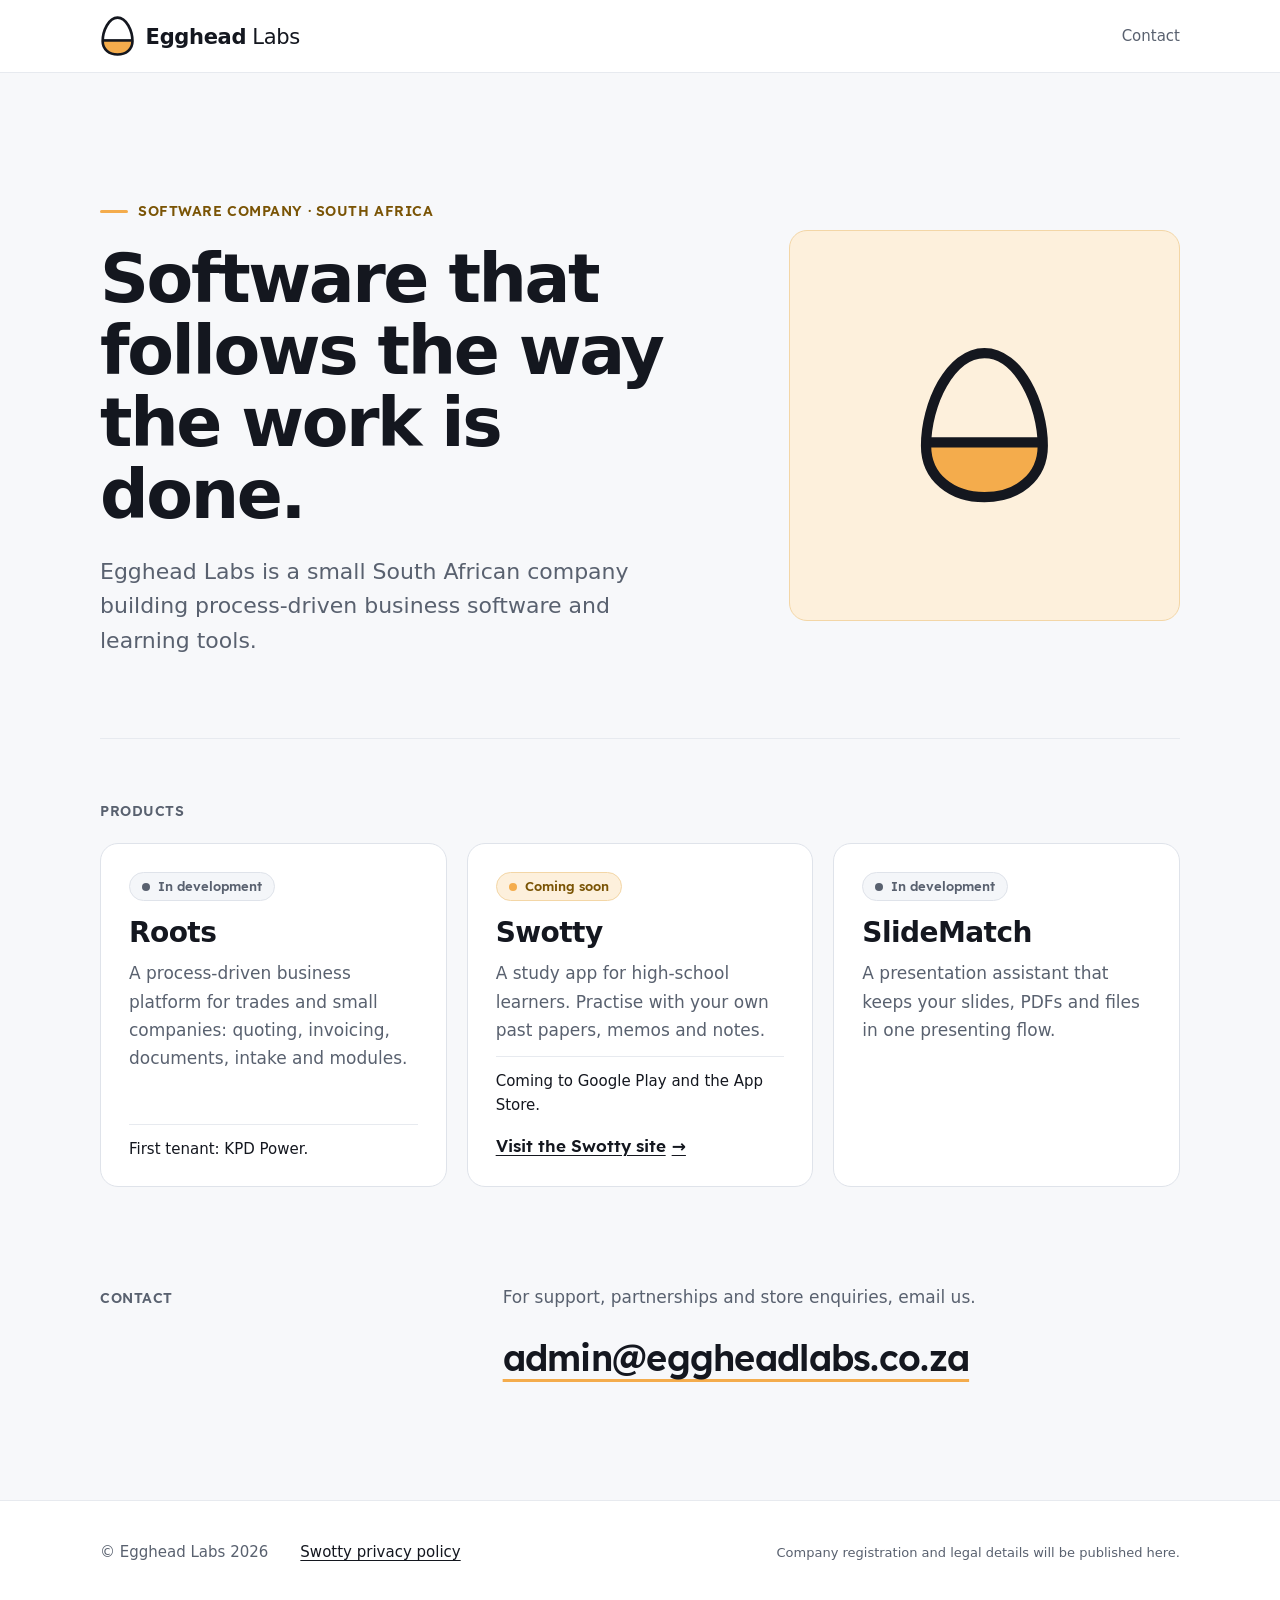
==== index.html @ f0f43533 "Egghead Labs company site r1: Lexend, egg wordmark, three products, contact Co-Authored-By: Claude O" ====
<!doctype html>
<html lang="en-ZA"><head><meta charset="utf-8"><meta name="viewport" content="width=device-width, initial-scale=1">
<title>Egghead Labs | Software company, South Africa</title>
<meta name="description" content="Egghead Labs is a small South African software company building process-driven business software and learning tools: Roots, Swotty and SlideMatch.">
<meta name="theme-color" content="#14171F">
<link rel="icon" type="image/svg+xml" href="assets/mark.svg">
<link rel="preload" href="assets/fonts/Lexend-Regular.ttf" as="font" type="font/ttf" crossorigin>
<link rel="stylesheet" href="style.css"></head><body>
<a class="skip-link" href="#content">Skip to content</a>
<header class="site-header"><div class="wrap header-inner">
<a class="wordmark" href="./" aria-label="Egghead Labs home"><svg viewBox="0 0 228 48" width="190" height="40" aria-hidden="true" focusable="false"><use href="#mark"/><text x="52" y="33" font-family="Lexend, system-ui, sans-serif" font-size="24" font-weight="700" letter-spacing="-.4" fill="currentColor">Egghead<tspan font-weight="400" dx="7">Labs</tspan></text></svg></a>
<a class="header-link" href="#contact">Contact</a>
</div></header>
<svg width="0" height="0" style="position:absolute" aria-hidden="true"><defs><clipPath id="egg"><path d="M20 3C30 3 37 18 37 30c0 9.4-7.6 15-17 15S3 39.4 3 30C3 18 10 3 20 3z"/></clipPath><g id="mark"><rect x="0" y="29" width="40" height="20" fill="#F4AC4C" clip-path="url(#egg)"/><path d="M20 3C30 3 37 18 37 30c0 9.4-7.6 15-17 15S3 39.4 3 30C3 18 10 3 20 3z" fill="none" stroke="currentColor" stroke-width="3"/><path d="M4 29h32" stroke="currentColor" stroke-width="3"/></g></defs></svg>
<main id="content" tabindex="-1">
<section class="wrap hero" aria-labelledby="hero-title"><div class="hero-copy">
<p class="eyebrow">Software company · South Africa</p>
<h1 id="hero-title">Software that follows the way the work is done.</h1>
<p class="hero-sub">Egghead Labs is a small South African company building process-driven business software and learning tools.</p>
</div><div class="hero-mark" aria-hidden="true"><svg viewBox="-6 -4 52 56" width="240" height="258" focusable="false"><use href="#mark"/></svg></div></section>
<section class="wrap products" aria-labelledby="products-title">
<h2 id="products-title">Products</h2>
<ul class="product-list">
<li class="product"><p class="status"><span class="dot" aria-hidden="true"></span>In development</p><h3>Roots</h3><p>A process-driven business platform for trades and small companies: quoting, invoicing, documents, intake and modules.</p><p class="note">First tenant: KPD Power.</p></li>
<li class="product product-live"><p class="status status-soon"><span class="dot" aria-hidden="true"></span>Coming soon</p><h3>Swotty</h3><p>A study app for high-school learners. Practise with your own past papers, memos and notes.</p><p class="note">Coming to Google Play and the App Store.</p><a class="text-link" href="https://egghead-labs-za.github.io/swotty-site/">Visit the Swotty site</a></li>
<li class="product"><p class="status"><span class="dot" aria-hidden="true"></span>In development</p><h3>SlideMatch</h3><p>A presentation assistant that keeps your slides, PDFs and files in one presenting flow.</p></li>
</ul>
</section>
<section class="wrap contact" id="contact" aria-labelledby="contact-title">
<h2 id="contact-title">Contact</h2>
<p>For support, partnerships and store enquiries, email us.</p>
<a class="email" href="mailto:admin@eggheadlabs.co.za">admin@eggheadlabs.co.za</a>
</section>
</main>
<footer class="site-footer"><div class="wrap footer-inner">
<p>© Egghead Labs 2026</p>
<nav aria-label="Footer"><a href="https://egghead-labs-za.github.io/swotty-site/privacy.html">Swotty privacy policy</a></nav>
<p class="legal">Company registration and legal details will be published here.</p>
</div></footer>
</body></html>
---- style.css ----
/* Egghead Labs company site. Shares the Swotty site's Lexend type system and
   neutrals; the company colour is ink with a yolk accent (Swotty's warm tone).
   Teal stays with Swotty. */
@font-face{font-family:"Lexend";src:url("assets/fonts/Lexend-Regular.ttf") format("truetype");font-weight:400;font-display:swap}
@font-face{font-family:"Lexend";src:url("assets/fonts/Lexend-SemiBold.ttf") format("truetype");font-weight:600;font-display:swap}
@font-face{font-family:"Lexend";src:url("assets/fonts/Lexend-Bold.ttf") format("truetype");font-weight:700;font-display:swap}
:root{
  --bg:#F7F8FA;--surface:#FFFFFF;--surface-2:#F4F6F9;
  --ink:#14171F;--ink-2:#59616F;--line:#E7EAEF;--edge:#DFE3EA;
  --yolk:#F4AC4C;--yolk-weak:#FDF0DC;--yolk-ink:#7A5405;
  --r-card:18px;--r-btn:14px;--wrap:1160px;--gutter:clamp(20px,5vw,40px);
}
*{box-sizing:border-box}
html{font-family:"Lexend",system-ui,-apple-system,"Segoe UI",sans-serif;color:var(--ink);background:var(--bg);-webkit-text-size-adjust:100%}
@media (prefers-reduced-motion:no-preference){html{scroll-behavior:smooth}}
body{margin:0;font-size:1.0625rem;line-height:1.65}
p{margin:0 0 1em}
h1,h2,h3{margin:0;line-height:1.15;font-weight:600;letter-spacing:-.01em}
a{color:var(--ink);text-underline-offset:3px;text-decoration-thickness:1px}
a:hover{text-decoration-thickness:2px}
a:focus-visible,main:focus-visible{outline:3px solid var(--ink);outline-offset:3px;border-radius:6px;box-shadow:0 0 0 6px var(--yolk)}
main:focus{outline:none}
.wrap{max-width:var(--wrap);margin:0 auto;padding-left:var(--gutter);padding-right:var(--gutter)}

.skip-link{position:absolute;left:12px;top:12px;z-index:10;display:inline-flex;align-items:center;min-height:48px;padding:0 18px;background:var(--ink);color:#fff;font-weight:600;border-radius:var(--r-btn);transform:translateY(-200%)}
.skip-link:focus{transform:none}

.site-header{background:var(--surface);border-bottom:1px solid var(--line)}
.header-inner{display:flex;align-items:center;justify-content:space-between;min-height:72px;gap:16px}
.wordmark{display:inline-flex;align-items:center;min-height:48px;color:var(--ink)}
.wordmark svg{display:block;width:clamp(160px,44vw,200px);height:auto}
.header-link{display:inline-flex;align-items:center;min-height:48px;padding:0 14px;margin-right:-14px;border-radius:10px;font-weight:500;font-size:.9375rem;color:var(--ink-2);text-decoration:none}
.header-link:hover{background:var(--surface-2);color:var(--ink)}

.hero{padding-top:clamp(48px,10vw,120px);padding-bottom:clamp(40px,7vw,80px)}
.eyebrow{display:inline-flex;align-items:center;gap:10px;font-size:.875rem;font-weight:600;letter-spacing:.04em;text-transform:uppercase;color:var(--yolk-ink);margin-bottom:20px}
.eyebrow::before{content:"";width:28px;height:3px;border-radius:2px;background:var(--yolk)}
.hero h1{font-size:clamp(2.375rem,6.6vw,4.25rem);line-height:1.06;letter-spacing:-.035em;font-weight:700;max-width:17ch;margin-bottom:24px}
.hero-mark{display:none}
.hero-sub{font-size:clamp(1.125rem,2.2vw,1.375rem);line-height:1.55;color:var(--ink-2);max-width:40ch;margin:0}

.products{padding-bottom:clamp(56px,8vw,96px)}
.products h2{padding-top:clamp(40px,6vw,64px);border-top:1px solid var(--line)}
.products h2,.contact h2{font-size:.875rem;font-weight:600;letter-spacing:.04em;text-transform:uppercase;color:var(--ink-2);margin-bottom:24px}
.product-list{list-style:none;margin:0;padding:0;display:grid;gap:16px}
.product{background:var(--surface);border:1px solid var(--edge);border-radius:var(--r-card);padding:24px 24px 20px;display:flex;flex-direction:column}
.product h3{font-size:1.75rem;font-weight:700;letter-spacing:-.02em;margin:16px 0 10px}
.product p{color:var(--ink-2);margin:0 0 12px;max-width:42ch}
.product .note{color:var(--ink);font-weight:500;font-size:.9375rem;margin-top:auto;padding-top:12px;border-top:1px solid var(--line);margin-bottom:0}
.status{display:inline-flex;align-self:flex-start;align-items:center;gap:8px;padding:5px 12px;border-radius:999px;background:var(--surface-2);border:1px solid var(--edge);font-size:.8125rem;font-weight:600;line-height:1.35;color:var(--ink-2)!important;margin:0!important}
.dot{flex:none;width:8px;height:8px;border-radius:50%;background:var(--ink-2)}
.status-soon{background:var(--yolk-weak);border-color:#F3D6A6;color:var(--yolk-ink)!important}
.status-soon .dot{background:var(--yolk)}
.text-link{display:inline-flex;align-items:center;gap:6px;min-height:48px;margin-top:4px;margin-bottom:-8px;font-weight:600;align-self:flex-start}
.text-link::after{content:"\2192";transition:transform .15s}
.text-link:hover::after{transform:translateX(3px)}

.contact{padding-bottom:clamp(64px,9vw,112px)}
.contact>*{max-width:60ch}
.contact p{color:var(--ink-2)}
.email{display:inline-flex;align-items:center;min-height:48px;font-size:clamp(1.375rem,4.4vw,2.25rem);font-weight:600;letter-spacing:-.02em;text-decoration:underline;text-decoration-color:var(--yolk);text-decoration-thickness:3px;text-underline-offset:8px;overflow-wrap:anywhere}
.email:hover{text-decoration-thickness:5px}

.site-footer{background:var(--surface);border-top:1px solid var(--line);color:var(--ink-2);font-size:.9375rem}
.footer-inner{padding-top:28px;padding-bottom:28px;display:grid;gap:4px}
.footer-inner p{margin:0}
.site-footer nav a{display:inline-flex;align-items:center;min-height:48px;color:var(--ink);font-weight:500}
.legal{font-size:.8125rem}

@media (min-width:900px){
  .hero{display:grid;grid-template-columns:minmax(0,1.6fr) minmax(0,1fr);gap:64px;align-items:center}
  .hero-mark{display:grid;place-items:center;aspect-ratio:1;background:var(--yolk-weak);border:1px solid #F3D6A6;border-radius:var(--r-card);color:var(--ink)}
  .hero-mark svg{width:46%;height:auto}
  .product-list{grid-template-columns:repeat(3,minmax(0,1fr));gap:20px}
  .product{padding:28px 28px 24px;min-height:320px}
  .contact{display:grid;grid-template-columns:minmax(0,1fr) minmax(0,2fr);column-gap:64px;align-items:baseline}
  .contact h2{grid-row:1/3}
  .contact p,.contact .email{grid-column:2}
  .footer-inner{grid-template-columns:auto auto 1fr;column-gap:32px;align-items:center}
  .legal{justify-self:end}
}
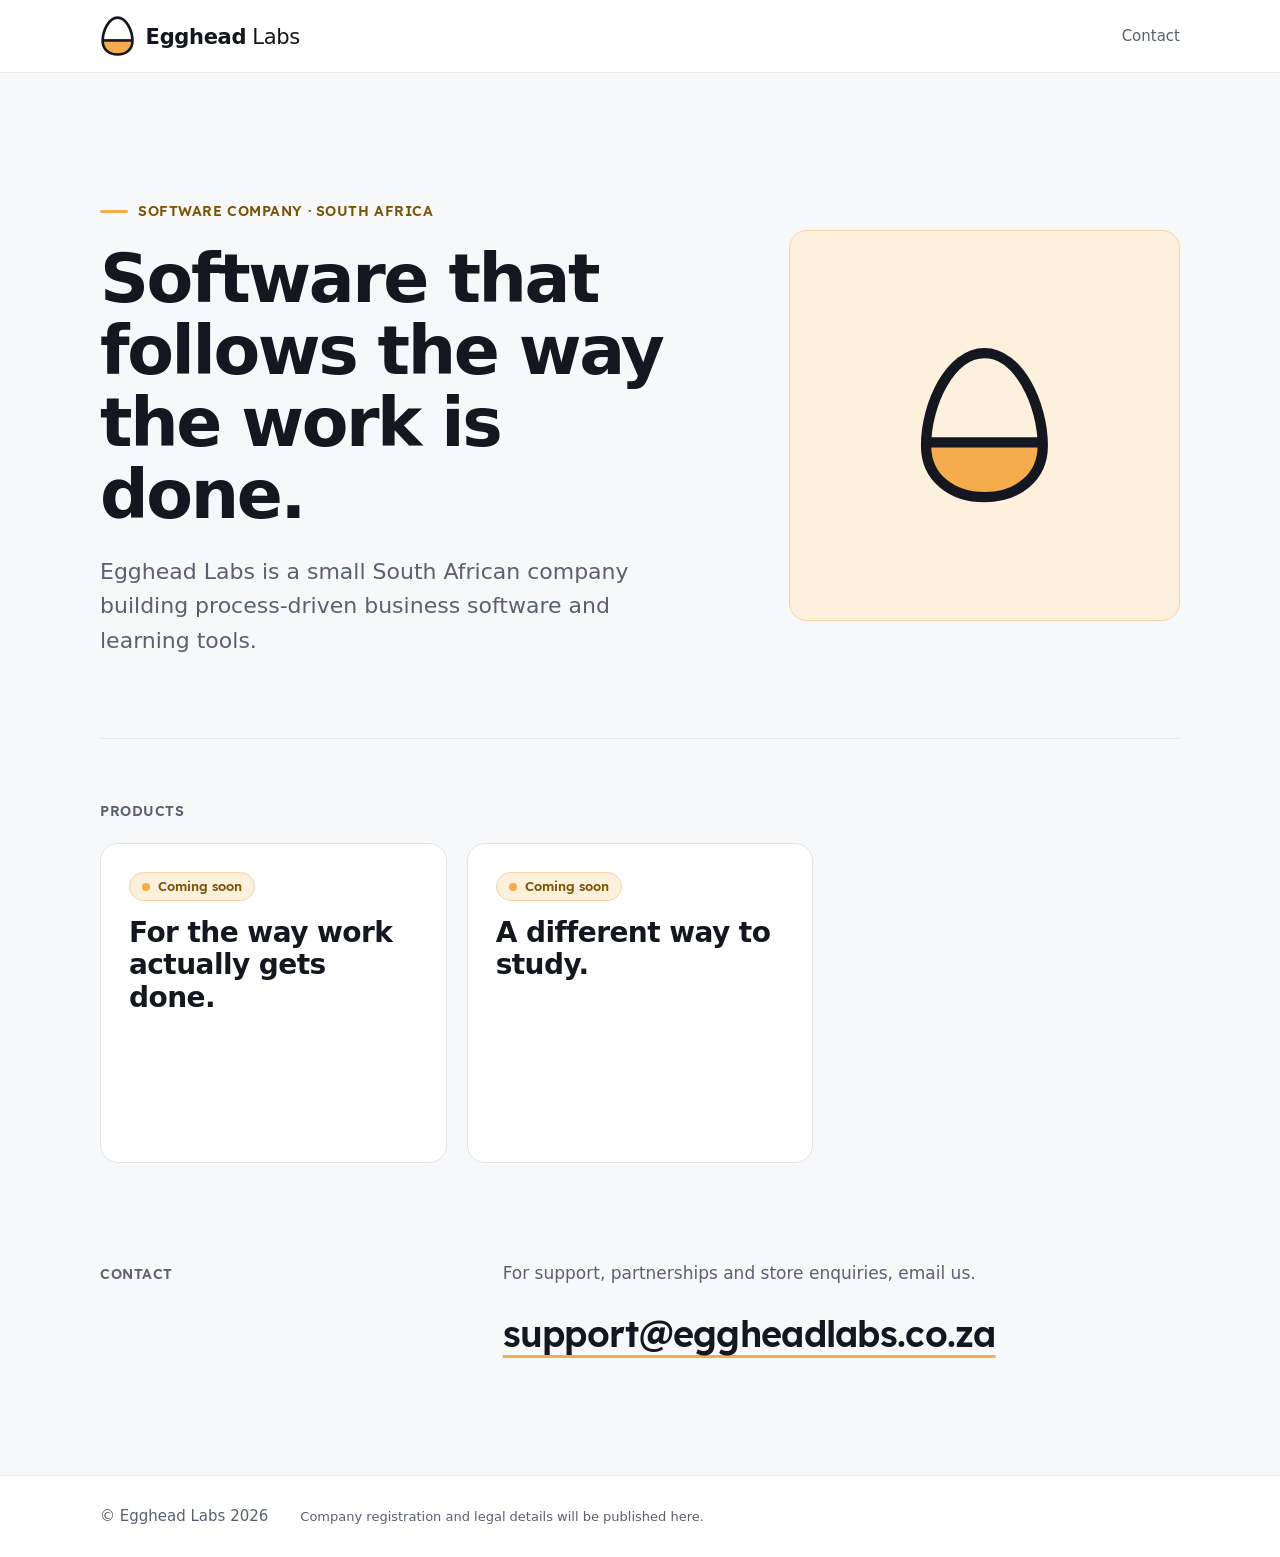
==== commit 24ae145e: "Company page per ops ruling: two unnamed coming-soon teasers, support@ contact, no product names or " ====
--- a/index.html
+++ b/index.html
@@ -1,7 +1,7 @@
 <!doctype html>
 <html lang="en-ZA"><head><meta charset="utf-8"><meta name="viewport" content="width=device-width, initial-scale=1">
 <title>Egghead Labs | Software company, South Africa</title>
-<meta name="description" content="Egghead Labs is a small South African software company building process-driven business software and learning tools: Roots, Swotty and SlideMatch.">
+<meta name="description" content="Egghead Labs is a small South African software company. Two things are coming soon.">
 <meta name="theme-color" content="#14171F">
 <link rel="icon" type="image/svg+xml" href="assets/mark.svg">
 <link rel="preload" href="assets/fonts/Lexend-Regular.ttf" as="font" type="font/ttf" crossorigin>
@@ -21,20 +21,20 @@
 <section class="wrap products" aria-labelledby="products-title">
 <h2 id="products-title">Products</h2>
 <ul class="product-list">
-<li class="product"><p class="status"><span class="dot" aria-hidden="true"></span>In development</p><h3>Roots</h3><p>A process-driven business platform for trades and small companies: quoting, invoicing, documents, intake and modules.</p><p class="note">First tenant: KPD Power.</p></li>
-<li class="product product-live"><p class="status status-soon"><span class="dot" aria-hidden="true"></span>Coming soon</p><h3>Swotty</h3><p>A study app for high-school learners. Practise with your own past papers, memos and notes.</p><p class="note">Coming to Google Play and the App Store.</p><a class="text-link" href="https://egghead-labs-za.github.io/swotty-site/">Visit the Swotty site</a></li>
-<li class="product"><p class="status"><span class="dot" aria-hidden="true"></span>In development</p><h3>SlideMatch</h3><p>A presentation assistant that keeps your slides, PDFs and files in one presenting flow.</p></li>
+<li class="product"><p class="status status-soon"><span class="dot" aria-hidden="true"></span>Coming soon</p><h3>For the way work actually gets done.</h3></li>
+<li class="product"><p class="status status-soon"><span class="dot" aria-hidden="true"></span>Coming soon</p><h3>A different way to study.</h3></li>
+
 </ul>
 </section>
 <section class="wrap contact" id="contact" aria-labelledby="contact-title">
 <h2 id="contact-title">Contact</h2>
 <p>For support, partnerships and store enquiries, email us.</p>
-<a class="email" href="mailto:admin@eggheadlabs.co.za">admin@eggheadlabs.co.za</a>
+<a class="email" href="mailto:support@eggheadlabs.co.za">support@eggheadlabs.co.za</a>
 </section>
 </main>
 <footer class="site-footer"><div class="wrap footer-inner">
 <p>© Egghead Labs 2026</p>
-<nav aria-label="Footer"><a href="https://egghead-labs-za.github.io/swotty-site/privacy.html">Swotty privacy policy</a></nav>
+
 <p class="legal">Company registration and legal details will be published here.</p>
 </div></footer>
 </body></html>
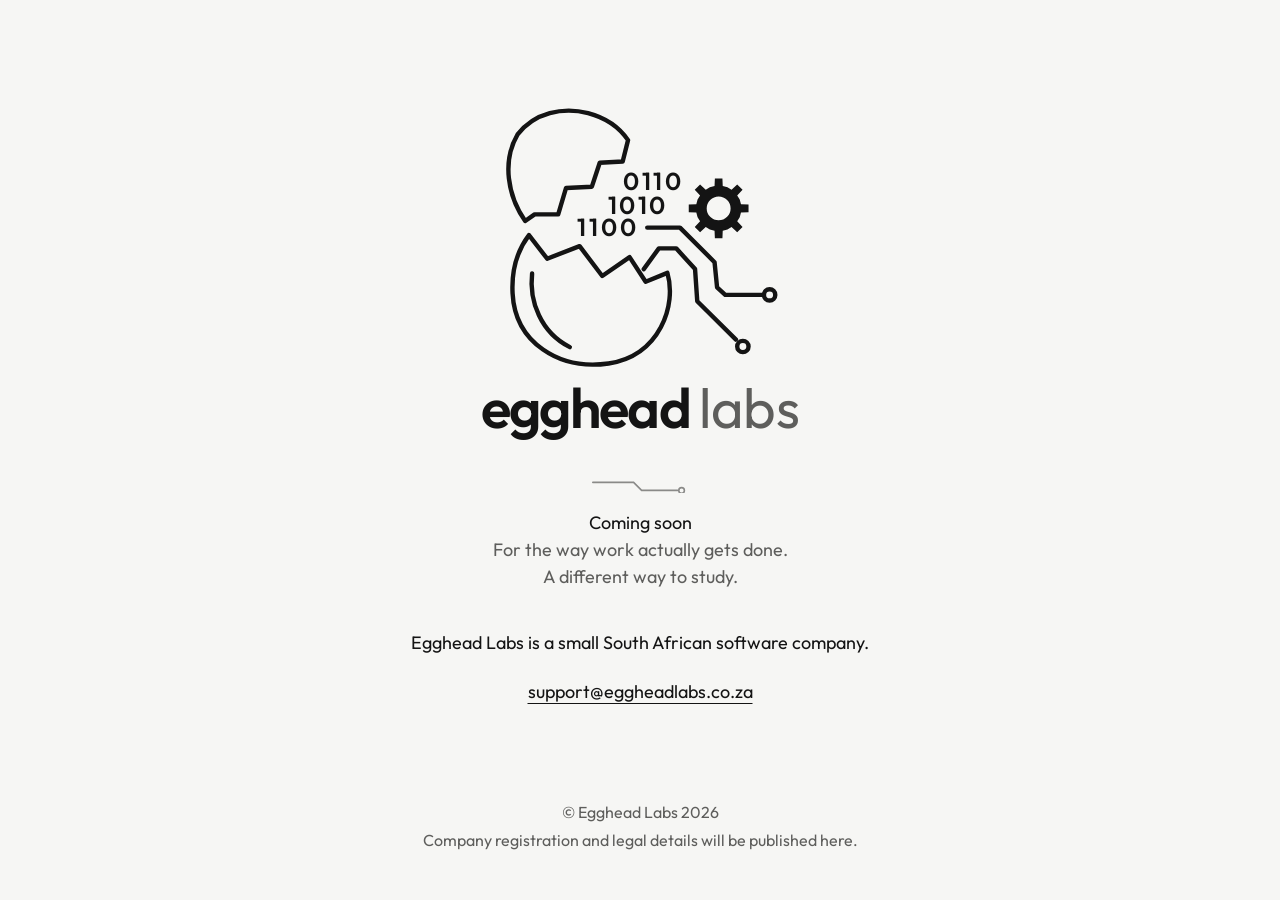
==== commit 345e5a1b: "site: r4 with the adopted mark, neutral palette Co-Authored-By: Claude Fable 5.1 <noreply@anthropic." ====
--- a/index.html
+++ b/index.html
@@ -1,40 +1,48 @@
 <!doctype html>
-<html lang="en-ZA"><head><meta charset="utf-8"><meta name="viewport" content="width=device-width, initial-scale=1">
-<title>Egghead Labs | Software company, South Africa</title>
-<meta name="description" content="Egghead Labs is a small South African software company. Two things are coming soon.">
-<meta name="theme-color" content="#14171F">
-<link rel="icon" type="image/svg+xml" href="assets/mark.svg">
-<link rel="preload" href="assets/fonts/Lexend-Regular.ttf" as="font" type="font/ttf" crossorigin>
-<link rel="stylesheet" href="style.css"></head><body>
-<a class="skip-link" href="#content">Skip to content</a>
-<header class="site-header"><div class="wrap header-inner">
-<a class="wordmark" href="./" aria-label="Egghead Labs home"><svg viewBox="0 0 228 48" width="190" height="40" aria-hidden="true" focusable="false"><use href="#mark"/><text x="52" y="33" font-family="Lexend, system-ui, sans-serif" font-size="24" font-weight="700" letter-spacing="-.4" fill="currentColor">Egghead<tspan font-weight="400" dx="7">Labs</tspan></text></svg></a>
-<a class="header-link" href="#contact">Contact</a>
-</div></header>
-<svg width="0" height="0" style="position:absolute" aria-hidden="true"><defs><clipPath id="egg"><path d="M20 3C30 3 37 18 37 30c0 9.4-7.6 15-17 15S3 39.4 3 30C3 18 10 3 20 3z"/></clipPath><g id="mark"><rect x="0" y="29" width="40" height="20" fill="#F4AC4C" clip-path="url(#egg)"/><path d="M20 3C30 3 37 18 37 30c0 9.4-7.6 15-17 15S3 39.4 3 30C3 18 10 3 20 3z" fill="none" stroke="currentColor" stroke-width="3"/><path d="M4 29h32" stroke="currentColor" stroke-width="3"/></g></defs></svg>
-<main id="content" tabindex="-1">
-<section class="wrap hero" aria-labelledby="hero-title"><div class="hero-copy">
-<p class="eyebrow">Software company · South Africa</p>
-<h1 id="hero-title">Software that follows the way the work is done.</h1>
-<p class="hero-sub">Egghead Labs is a small South African company building process-driven business software and learning tools.</p>
-</div><div class="hero-mark" aria-hidden="true"><svg viewBox="-6 -4 52 56" width="240" height="258" focusable="false"><use href="#mark"/></svg></div></section>
-<section class="wrap products" aria-labelledby="products-title">
-<h2 id="products-title">Products</h2>
-<ul class="product-list">
-<li class="product"><p class="status status-soon"><span class="dot" aria-hidden="true"></span>Coming soon</p><h3>For the way work actually gets done.</h3></li>
-<li class="product"><p class="status status-soon"><span class="dot" aria-hidden="true"></span>Coming soon</p><h3>A different way to study.</h3></li>
-
-</ul>
-</section>
-<section class="wrap contact" id="contact" aria-labelledby="contact-title">
-<h2 id="contact-title">Contact</h2>
-<p>For support, partnerships and store enquiries, email us.</p>
-<a class="email" href="mailto:support@eggheadlabs.co.za">support@eggheadlabs.co.za</a>
-</section>
+<html lang="en-ZA">
+<head>
+<meta charset="utf-8">
+<meta name="viewport" content="width=device-width, initial-scale=1">
+<title>Egghead Labs</title>
+<meta name="theme-color" content="#F6F6F4" media="(prefers-color-scheme: light)">
+<meta name="theme-color" content="#111111" media="(prefers-color-scheme: dark)">
+<link rel="icon" href="assets/favicon.svg" type="image/svg+xml">
+<meta name="description" content="Egghead Labs is a small South African software company.">
+<link rel="preload" href="assets/fonts/outfit-latin-400-600.woff2" as="font" type="font/woff2" crossorigin>
+<link rel="stylesheet" href="style.css">
+</head>
+<body>
+<main>
+  <div class="lockup">
+      <svg class="mark" viewBox="40 50 890 845" fill="none" stroke="currentColor" stroke-width="14" stroke-linecap="round" stroke-linejoin="round" role="img" aria-label="Egghead mark: a cracked egg with its cap lifted, three rows of binary, a gear and two circuit traces">
+  <path class="cap" d="M120 425 C64 345 46 235 96 150 C150 80 240 62 320 82 C380 98 420 128 447 168 L430 236 L357 240 L332 316 L250 320 L225 404 L150 404 Z"/>
+  <g class="body">
+    <path d="M132 470 L190 545 L293 505 L365 600 L452 540 L503 618 L572 590 C602 690 550 852 385 878 C228 900 88 812 80 655 C76 580 98 515 132 470 Z"/>
+    <path d="M142 592 C132 680 170 780 262 826"/>
+    <g class="bits" fill="currentColor" stroke="none" font-family="Outfit, system-ui, sans-serif" font-weight="600" font-size="78" lengthAdjust="spacing">
+      <text x="430" y="327" textLength="186">0110</text>
+      <text x="383" y="402" textLength="183">1010</text>
+      <text x="285" y="472" textLength="186">1100</text>
+    </g>
+    <path class="gear" d="M707 318 L722 314 L723 290 L747 290 L748 314 L763 318 L776 326 L794 309 L811 326 L794 344 L802 357 L806 372 L830 373 L830 397 L806 398 L802 413 L794 426 L811 444 L794 461 L776 444 L763 452 L748 456 L747 480 L723 480 L722 456 L707 452 L694 444 L676 461 L659 444 L676 426 L668 413 L664 398 L640 397 L640 373 L664 372 L668 357 L676 344 L659 326 L676 309 L694 326 Z M773 385 A38 38 0 1 0 697 385 A38 38 0 1 0 773 385 Z" fill="currentColor" fill-rule="evenodd" stroke="none"/>
+    <path d="M508 446 H612 L722 556 L730 636 L756 660 H876"/><circle cx="897" cy="660" r="18"/>
+    <path d="M497 578 L545 512 H600 L660 578 L667 680 L790 802"/><circle cx="812" cy="824" r="18"/>
+  </g>
+      </svg>
+    <h1>egghead <span class="labs">labs</span></h1>
+  </div>
+  <div class="soon">
+    <svg class="trace" viewBox="0 0 120 16" fill="none" stroke="currentColor" stroke-width="2" stroke-linecap="round" aria-hidden="true" focusable="false"><path d="M1 3 H52 L62 13 H107"/><circle cx="112" cy="13" r="3.5"/></svg>
+    <p class="lead">Coming soon</p>
+    <p>For the way work actually gets done.</p>
+    <p>A different way to study.</p>
+  </div>
+  <p class="fact">Egghead Labs is a small South African software company.</p>
+  <p class="mail"><a href="mailto:support@eggheadlabs.co.za">support@eggheadlabs.co.za</a></p>
 </main>
-<footer class="site-footer"><div class="wrap footer-inner">
-<p>© Egghead Labs 2026</p>
-
-<p class="legal">Company registration and legal details will be published here.</p>
-</div></footer>
-</body></html>
+<footer>
+  <p>&copy; Egghead Labs 2026</p>
+  <p>Company registration and legal details will be published here.</p>
+</footer>
+</body>
+</html>
--- a/style.css
+++ b/style.css
@@ -1,81 +1,65 @@
-/* Egghead Labs company site. Shares the Swotty site's Lexend type system and
-   neutrals; the company colour is ink with a yolk accent (Swotty's warm tone).
-   Teal stays with Swotty. */
-@font-face{font-family:"Lexend";src:url("assets/fonts/Lexend-Regular.ttf") format("truetype");font-weight:400;font-display:swap}
-@font-face{font-family:"Lexend";src:url("assets/fonts/Lexend-SemiBold.ttf") format("truetype");font-weight:600;font-display:swap}
-@font-face{font-family:"Lexend";src:url("assets/fonts/Lexend-Bold.ttf") format("truetype");font-weight:700;font-display:swap}
-:root{
-  --bg:#F7F8FA;--surface:#FFFFFF;--surface-2:#F4F6F9;
-  --ink:#14171F;--ink-2:#59616F;--line:#E7EAEF;--edge:#DFE3EA;
-  --yolk:#F4AC4C;--yolk-weak:#FDF0DC;--yolk-ink:#7A5405;
-  --r-card:18px;--r-btn:14px;--wrap:1160px;--gutter:clamp(20px,5vw,40px);
+@font-face {
+  font-family: "Outfit"; font-style: normal; font-weight: 400 600; font-display: swap;
+  src: url("assets/fonts/outfit-latin-400-600.woff2") format("woff2");
 }
-*{box-sizing:border-box}
-html{font-family:"Lexend",system-ui,-apple-system,"Segoe UI",sans-serif;color:var(--ink);background:var(--bg);-webkit-text-size-adjust:100%}
-@media (prefers-reduced-motion:no-preference){html{scroll-behavior:smooth}}
-body{margin:0;font-size:1.0625rem;line-height:1.65}
-p{margin:0 0 1em}
-h1,h2,h3{margin:0;line-height:1.15;font-weight:600;letter-spacing:-.01em}
-a{color:var(--ink);text-underline-offset:3px;text-decoration-thickness:1px}
-a:hover{text-decoration-thickness:2px}
-a:focus-visible,main:focus-visible{outline:3px solid var(--ink);outline-offset:3px;border-radius:6px;box-shadow:0 0 0 6px var(--yolk)}
-main:focus{outline:none}
-.wrap{max-width:var(--wrap);margin:0 auto;padding-left:var(--gutter);padding-right:var(--gutter)}
+:root {
+  --ground: #F6F6F4;   /* neutral near-white, no warm cast */
+  --ink: #141414;      /* text and mark */
+  --quiet: #5E5E5C;    /* secondary text */
+  --line: #8A8A88;     /* the trace rule only (non-text, 3:1+) */
+  color-scheme: light dark;
+}
+@media (prefers-color-scheme: dark) {
+  :root { --ground: #111111; --ink: #F2F2F2; --quiet: #A6A6A4; --line: #7A7A78; }
+}
+* { box-sizing: border-box; margin: 0; }
+html, body { background: var(--ground); }
+body {
+  color: var(--ink);
+  font-family: "Outfit", system-ui, sans-serif;
+  font-weight: 400;
+  -webkit-font-smoothing: antialiased;
+  min-height: 100svh;
+  display: flex; flex-direction: column;
+}
+main {
+  flex: 1;
+  display: flex; flex-direction: column; align-items: center; justify-content: center;
+  padding: clamp(3rem, 10vh, 7rem) 1.25rem 2rem;
+  text-align: center;
+}
 
-.skip-link{position:absolute;left:12px;top:12px;z-index:10;display:inline-flex;align-items:center;min-height:48px;padding:0 18px;background:var(--ink);color:#fff;font-weight:600;border-radius:var(--r-btn);transform:translateY(-200%)}
-.skip-link:focus{transform:none}
+/* The adopted mark, one stroke weight, drawn in the text colour. */
+.lockup { display: flex; flex-direction: column; align-items: center; }
+.mark { width: min(280px, 62vw); height: auto; color: var(--ink); overflow: visible; }
+h1 {
+  margin-top: .75rem;
+  font-size: clamp(2.5rem, 2rem + 2.2vw, 3.5rem);
+  font-weight: 600; line-height: 1; letter-spacing: -0.03em;
+}
+.labs { font-weight: 400; color: var(--quiet); letter-spacing: -0.01em; }
 
-.site-header{background:var(--surface);border-bottom:1px solid var(--line)}
-.header-inner{display:flex;align-items:center;justify-content:space-between;min-height:72px;gap:16px}
-.wordmark{display:inline-flex;align-items:center;min-height:48px;color:var(--ink)}
-.wordmark svg{display:block;width:clamp(160px,44vw,200px);height:auto}
-.header-link{display:inline-flex;align-items:center;min-height:48px;padding:0 14px;margin-right:-14px;border-radius:10px;font-weight:500;font-size:.9375rem;color:var(--ink-2);text-decoration:none}
-.header-link:hover{background:var(--surface-2);color:var(--ink)}
+.soon {
+  margin-top: 2.75rem;
+  font-size: 1.125rem; line-height: 1.5; color: var(--quiet); text-wrap: balance;
+}
+.trace { display: block; width: 96px; height: auto; margin: 0 auto 1rem; color: var(--line); }
+.lead { color: var(--ink); }
 
-.hero{padding-top:clamp(48px,10vw,120px);padding-bottom:clamp(40px,7vw,80px)}
-.eyebrow{display:inline-flex;align-items:center;gap:10px;font-size:.875rem;font-weight:600;letter-spacing:.04em;text-transform:uppercase;color:var(--yolk-ink);margin-bottom:20px}
-.eyebrow::before{content:"";width:28px;height:3px;border-radius:2px;background:var(--yolk)}
-.hero h1{font-size:clamp(2.375rem,6.6vw,4.25rem);line-height:1.06;letter-spacing:-.035em;font-weight:700;max-width:17ch;margin-bottom:24px}
-.hero-mark{display:none}
-.hero-sub{font-size:clamp(1.125rem,2.2vw,1.375rem);line-height:1.55;color:var(--ink-2);max-width:40ch;margin:0}
+.fact { margin-top: 2.5rem; font-size: 1.125rem; max-width: 42ch; line-height: 1.4; text-wrap: balance; }
+.mail { margin-top: .75rem; font-size: 1.125rem; }
+a {
+  color: var(--ink);
+  text-decoration: underline; text-decoration-thickness: 1px; text-underline-offset: .25em;
+  display: inline-flex; align-items: center; min-height: 48px; padding-inline: .25rem;
+  overflow-wrap: anywhere;
+}
+a:hover { color: var(--quiet); }
+a:focus-visible { outline: 2px solid var(--ink); outline-offset: 3px; border-radius: 2px; }
 
-.products{padding-bottom:clamp(56px,8vw,96px)}
-.products h2{padding-top:clamp(40px,6vw,64px);border-top:1px solid var(--line)}
-.products h2,.contact h2{font-size:.875rem;font-weight:600;letter-spacing:.04em;text-transform:uppercase;color:var(--ink-2);margin-bottom:24px}
-.product-list{list-style:none;margin:0;padding:0;display:grid;gap:16px}
-.product{background:var(--surface);border:1px solid var(--edge);border-radius:var(--r-card);padding:24px 24px 20px;display:flex;flex-direction:column}
-.product h3{font-size:1.75rem;font-weight:700;letter-spacing:-.02em;margin:16px 0 10px}
-.product p{color:var(--ink-2);margin:0 0 12px;max-width:42ch}
-.product .note{color:var(--ink);font-weight:500;font-size:.9375rem;margin-top:auto;padding-top:12px;border-top:1px solid var(--line);margin-bottom:0}
-.status{display:inline-flex;align-self:flex-start;align-items:center;gap:8px;padding:5px 12px;border-radius:999px;background:var(--surface-2);border:1px solid var(--edge);font-size:.8125rem;font-weight:600;line-height:1.35;color:var(--ink-2)!important;margin:0!important}
-.dot{flex:none;width:8px;height:8px;border-radius:50%;background:var(--ink-2)}
-.status-soon{background:var(--yolk-weak);border-color:#F3D6A6;color:var(--yolk-ink)!important}
-.status-soon .dot{background:var(--yolk)}
-.text-link{display:inline-flex;align-items:center;gap:6px;min-height:48px;margin-top:4px;margin-bottom:-8px;font-weight:600;align-self:flex-start}
-.text-link::after{content:"\2192";transition:transform .15s}
-.text-link:hover::after{transform:translateX(3px)}
+footer {
+  padding: 2.5rem 1.25rem 3rem;
+  text-align: center; font-size: 1rem; line-height: 1.5; color: var(--quiet); text-wrap: balance;
+}
+footer p + p { margin-top: .25rem; }
 
-.contact{padding-bottom:clamp(64px,9vw,112px)}
-.contact>*{max-width:60ch}
-.contact p{color:var(--ink-2)}
-.email{display:inline-flex;align-items:center;min-height:48px;font-size:clamp(1.375rem,4.4vw,2.25rem);font-weight:600;letter-spacing:-.02em;text-decoration:underline;text-decoration-color:var(--yolk);text-decoration-thickness:3px;text-underline-offset:8px;overflow-wrap:anywhere}
-.email:hover{text-decoration-thickness:5px}
-
-.site-footer{background:var(--surface);border-top:1px solid var(--line);color:var(--ink-2);font-size:.9375rem}
-.footer-inner{padding-top:28px;padding-bottom:28px;display:grid;gap:4px}
-.footer-inner p{margin:0}
-.site-footer nav a{display:inline-flex;align-items:center;min-height:48px;color:var(--ink);font-weight:500}
-.legal{font-size:.8125rem}
-
-@media (min-width:900px){
-  .hero{display:grid;grid-template-columns:minmax(0,1.6fr) minmax(0,1fr);gap:64px;align-items:center}
-  .hero-mark{display:grid;place-items:center;aspect-ratio:1;background:var(--yolk-weak);border:1px solid #F3D6A6;border-radius:var(--r-card);color:var(--ink)}
-  .hero-mark svg{width:46%;height:auto}
-  .product-list{grid-template-columns:repeat(3,minmax(0,1fr));gap:20px}
-  .product{padding:28px 28px 24px;min-height:320px}
-  .contact{display:grid;grid-template-columns:minmax(0,1fr) minmax(0,2fr);column-gap:64px;align-items:baseline}
-  .contact h2{grid-row:1/3}
-  .contact p,.contact .email{grid-column:2}
-  .footer-inner{grid-template-columns:auto auto 1fr;column-gap:32px;align-items:center}
-  .legal{justify-self:end}
-}
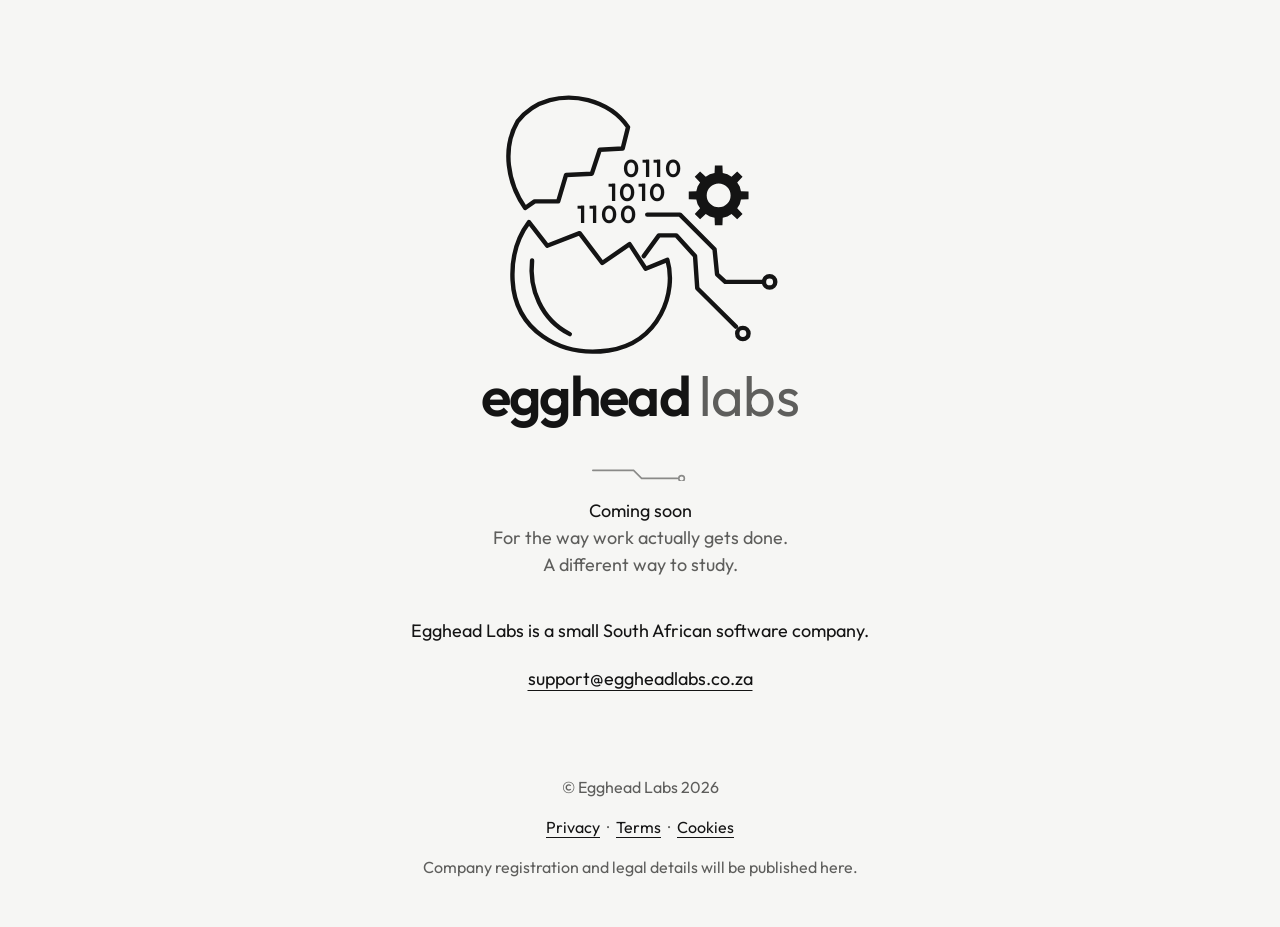
==== commit f265d4cf: "Legal pages: privacy, terms, cookie notice (DRAFT FOR COUNSEL) Adapted from the CC0 legal-templates " ====
--- a/index.html
+++ b/index.html
@@ -42,6 +42,7 @@
 </main>
 <footer>
   <p>&copy; Egghead Labs 2026</p>
+  <p><a href="privacy/">Privacy</a> · <a href="terms/">Terms</a> · <a href="cookies/">Cookies</a></p>
   <p>Company registration and legal details will be published here.</p>
 </footer>
 </body>
--- a/style.css
+++ b/style.css
@@ -63,3 +63,22 @@
 }
 footer p + p { margin-top: .25rem; }
 
+
+/* Legal pages (privacy, terms, cookies): same tokens and font, left-aligned reading column. */
+.draft {
+  padding: .75rem 1.25rem; text-align: center; font-size: .9375rem; line-height: 1.45;
+  color: var(--ink); border-bottom: 2px solid var(--ink); text-wrap: balance;
+}
+.draft strong { font-weight: 600; letter-spacing: .04em; margin-right: .35em; }
+.legal main { display: block; text-align: left; padding: clamp(2rem, 6vh, 4rem) 1.25rem 1rem; }
+.prose { max-width: 68ch; margin: 0 auto; font-size: 1.0625rem; line-height: 1.6; }
+.prose .home { margin-bottom: 1.5rem; font-size: 1.25rem; font-weight: 600; letter-spacing: -0.02em; }
+.prose .home a { text-decoration: none; min-height: 48px; padding-inline: 0; }
+.prose h1 { margin-top: 0; font-size: clamp(2rem, 1.7rem + 1.5vw, 2.75rem); }
+.prose h2 { margin-top: 2.25rem; font-size: 1.3125rem; font-weight: 600; line-height: 1.3; letter-spacing: -0.01em; }
+.prose p, .prose ul, .prose ol { margin-top: .75rem; }
+.prose ul, .prose ol { padding-left: 1.4rem; }
+.prose li + li { margin-top: .35rem; }
+.prose strong { font-weight: 600; }
+.prose a, .legal footer a { display: inline; min-height: 0; padding: 0; }
+.legal footer a { display: inline-block; padding: .75rem .25rem; }
